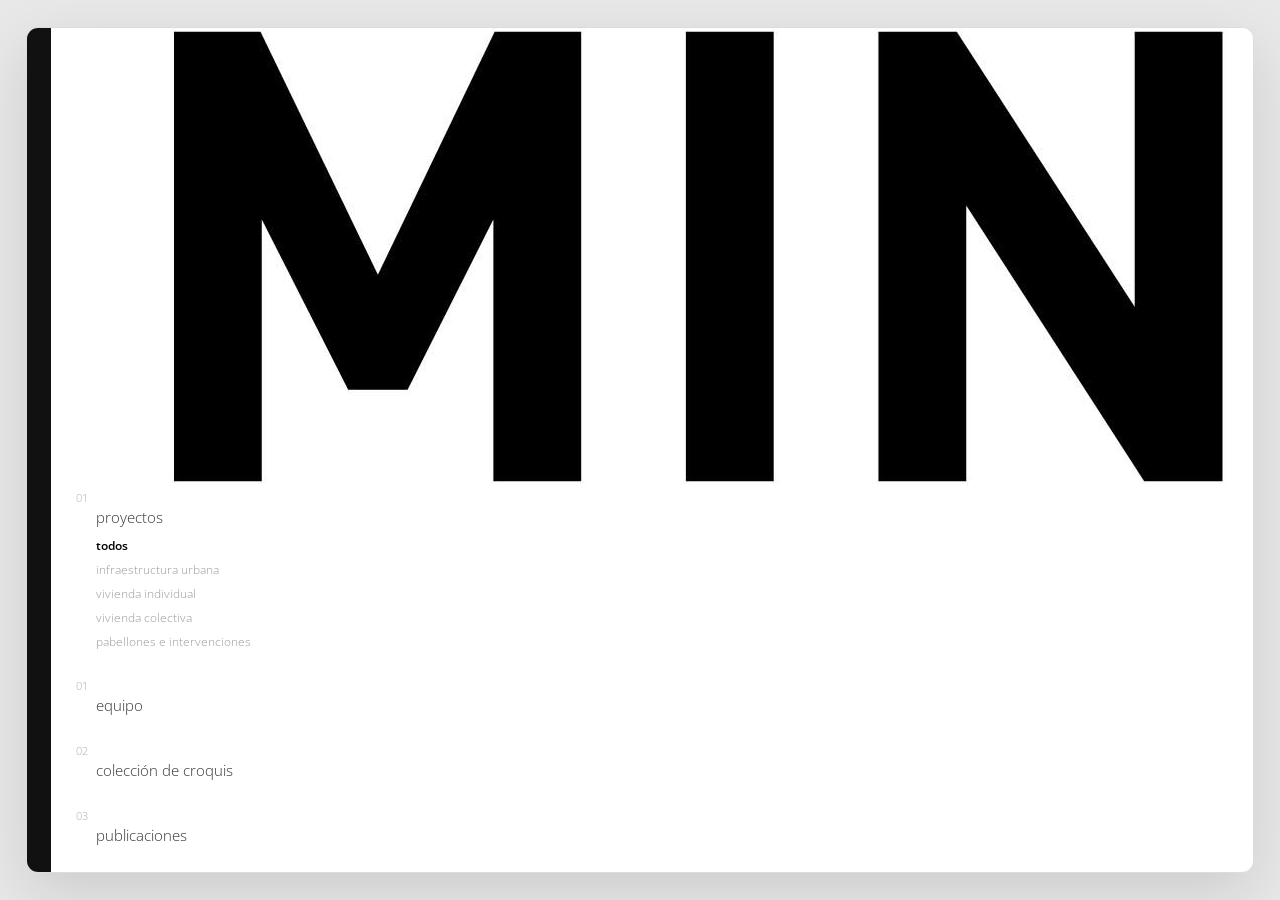
==== proyectos.html @ 7a42c70c "Update proyectos.html" ====
<!DOCTYPE html>
<html lang="es">
<head>
    <meta charset="UTF-8">
    <meta name="viewport" content="width=device-width, initial-scale=1.0">
    <title>MINOND | Proyectos</title>
    
    <link rel="preconnect" href="https://fonts.googleapis.com">
    <link rel="preconnect" href="https://fonts.gstatic.com" crossorigin>
    <link href="https://fonts.googleapis.com/css2?family=Open+Sans:ital,wght@0,300..800;1,300..800&display=swap" rel="stylesheet">
    
   <link rel="stylesheet" href="css/style.css">
</head>
<body>

    <div class="notebook-container">
        
        <main class="sketch-view" id="scrapbook-canvas">
            
            <a href="p-urbana-1.html" class="scrapbook-item item-1" data-category="infraestructura-urbana">
                <img src="img/proyectos/urbana_1.jpg" alt="Obra Urbana">
            </a>

            <a href="p-individual-1.html" class="scrapbook-item item-2" data-category="vivienda-individual">
                <img src="img/proyectos/individual_1.jpg" alt="Vivienda Individual">
            </a>

            <a href="p-colectiva-1.html" class="scrapbook-item item-3" data-category="vivienda-colectiva">
                <img src="img/proyectos/colectiva_1.jpg" alt="Vivienda Colectiva">
            </a>

            <a href="p-pabellon-1.html" class="scrapbook-item item-4" data-category="pabellones-intervenciones">
                <img src="img/proyectos/pabellon_1.jpg" alt="Pabellón">
            </a>

            </main>

        <div class="elastic-band"></div>

       <aside class="sidebar">
    <div class="logo-box">
        <a href="index.html">
            <img src="img/00_generales/logo_MINOND-estudio-2021.jpg" alt="Logo" class="sidebar-logo">
        </a>
    </div>

    <nav class="navigation">
        <ul class="main-links">
            <li class="active-item">
                <a href="proyectos.html">proyectos</a>
                <ul class="sub-menu">
                    <li><a href="#" class="filter-btn active-filter" data-filter="all">todos</a></li>
                    <li><a href="#" class="filter-btn" data-filter="infraestructura-urbana">infraestructura urbana</a></li>
                    <li><a href="#" class="filter-btn" data-filter="vivienda-individual">vivienda individual</a></li>
                    <li><a href="#" class="filter-btn" data-filter="vivienda-colectiva">vivienda colectiva</a></li>
                    <li><a href="#" class="filter-btn" data-filter="pabellones-intervenciones">pabellones e intervenciones</a></li>
                </ul>
            </li>
        </ul>

        <div class="menu-spacer"></div>

        <ul class="secundary-links">
            <li><a href="html/Equipo.html">equipo</a></li>
            <li><a href="html/coleccion.html">colección de croquis</a></li>
            <li><a href="html/publicaciones.html">publicaciones</a></li>
            <li><a href="html/contacto.html">contacto</a></li>
        </ul>
    </nav>
</aside>
    </div>

    <script>
        const canvas = document.getElementById('scrapbook-canvas');
        const buttons = document.querySelectorAll('.filter-btn');
        const items = document.querySelectorAll('.scrapbook-item');

        buttons.forEach(btn => {
            btn.addEventListener('click', (e) => {
                e.preventDefault();
                const filter = btn.getAttribute('data-filter');

                // 1. Estilo del botón activo
                buttons.forEach(b => b.classList.remove('active-filter'));
                btn.classList.add('active-filter');

                // 2. Activar/Desactivar modo centrado
                if (filter === 'all') {
                    canvas.classList.remove('is-filtered');
                } else {
                    canvas.classList.add('is-filtered');
                }

                // 3. Filtrar imágenes
                items.forEach(item => {
                    const cat = item.getAttribute('data-category');
                    if (filter === 'all' || cat === filter) {
                        item.style.display = 'block';
                        setTimeout(() => item.style.opacity = '1', 10);
                    } else {
                        item.style.opacity = '0';
                        setTimeout(() => item.style.display = 'none', 300);
                    }
                });
            });
        });
    </script>
</body>
</html>
---- css/style.css ----
/* ==========================================================
   VARIABLES GLOBALES
   ========================================================== */
:root {
    --color-fondo-pagina:   #e8e8e8;
    --color-blanco:         #ffffff;
    --color-borde:          #dcdcdc;
    --color-banda:          #111111;
    --color-texto:          #333333;
    --color-texto-suave:    #aaaaaa;
    --color-texto-filtro:   #999999;
    --color-texto-activo:   #000000;

    --fuente-principal:     'Open Sans', sans-serif;

    --radio-cuaderno:       12px;
    --ancho-banda:          24px;
    --ancho-sidebar:        220px;

    --transicion-rapida:    0.3s ease;
    --transicion-suave:     0.5s cubic-bezier(0.25, 1, 0.5, 1);
}

/* ==========================================================
   1. RESET Y BASE
   ========================================================== */
*, *::before, *::after {
    margin: 0;
    padding: 0;
    box-sizing: border-box;
}

body {
    background-color: var(--color-fondo-pagina);
    height: 100vh;
    display: flex;
    align-items: center;
    justify-content: center;
    font-family: var(--fuente-principal);
    overflow: hidden;
}

/* ==========================================================
   2. CUADERNO (contenedor principal)
   ========================================================== */
.notebook-container {
    display: flex;
    height: 94vh;
    width: 96vw;
    background-color: var(--color-blanco);
    border-radius: var(--radio-cuaderno);
    border: 1px solid var(--color-borde);
    box-shadow: 0 20px 60px rgba(0, 0, 0, 0.12);
    overflow: hidden;
    position: relative;
}

.elastic-band {
    width: var(--ancho-banda);
    background-color: var(--color-banda);
    z-index: 20;
    flex-shrink: 0;
}

/* ==========================================================
   3. LIENZO IZQUIERDO
   ========================================================== */
.sketch-view {
    flex: 1;
    background-color: var(--color-blanco);
    position: relative;
    overflow: hidden;
}

/* ----------------------------------------------------------
   Logo del HOME (.logo-zona-roja es una <img> posicionada)
   ---------------------------------------------------------- */
.logo-zona-roja {
    position: absolute;
    bottom: 25%;
    left: 4%;
    width: clamp(180px, 28%, 380px);
    height: auto;
    z-index: 10;
    pointer-events: none;
}

/* ----------------------------------------------------------
   Imágenes sueltas del HOME (.cuadro-azul + .cuadro-N)
   ---------------------------------------------------------- */
.cuadro-azul {
    position: absolute;
    width: 18%;
    height: auto;
    object-fit: cover;
    z-index: 5;
}

.cuadro-1 { top:  5%; left:  4%; }
.cuadro-2 { top: 28%; left: 38%; }
.cuadro-3 { top: 12%; right:  8%; }
.cuadro-4 { bottom: 14%; right:  6%; }

/* ----------------------------------------------------------
   Imágenes sueltas de PROYECTOS (.scrapbook-item + .item-N)
   ---------------------------------------------------------- */
.scrapbook-item {
    position: absolute;
    display: block;
    overflow: hidden;
    transition:
        opacity var(--transicion-suave),
        transform var(--transicion-suave);
    opacity: 1;
}

.scrapbook-item img {
    width: 100%;
    height: 100%;
    object-fit: cover;
    display: block;
}

.item-1 { width: 18%; top:  5%; left:  4%; }
.item-2 { width: 20%; top: 28%; left: 38%; }
.item-3 { width: 19%; top: 12%; right:  8%; }
.item-4 { width: 19%; bottom: 14%; right:  6%; }

/* ==========================================================
   4. MODO FILTRADO (solo en proyectos.html)
   ========================================================== */
.sketch-view.is-filtered {
    display: flex;
    align-items: flex-start;
    justify-content: center;
    flex-wrap: wrap;
    gap: 32px;
    padding: 48px;
    overflow-y: auto;
}

.sketch-view.is-filtered .scrapbook-item {
    position: relative;
    top: auto;
    left: auto;
    right: auto;
    bottom: auto;
    transform: none;
    width: clamp(200px, 28%, 320px);
}

/* ==========================================================
   5. SIDEBAR
   ========================================================== */
/* Reservamos un espacio fijo para el logo en TODAS las páginas */
.logo-container {
    display: block;
    width: 100%;
    padding: 0 25px;
    height: 120px; /* <--- AJUSTA ESTE VALOR: Es el espacio vertical total que ocupa el logo + margen */
    display: flex;
    align-items: center; /* Centra el logo verticalmente en ese espacio */
    margin-bottom: 30px; /* Espacio extra debajo del bloque del logo */
}

/* Si en una página no querés logo, el contenedor sigue ahí pero vacío, 
   manteniendo el menú en su lugar */
.logo-container:empty {
    display: none; /* Opcional: si realmente no hay logo, que colapse */
}

/* Forzamos que la navegación no tenga márgenes superiores extra */
.navigation {
    flex: 1;
    display: flex;
    flex-direction: column;
    padding: 0;
}

/* ==========================================================
   6. NAVEGACIÓN
   El home usa dos <ul> separados por un .menu-spacer.
   proyectos.html usa un solo <ul> con submenú anidado.
   Ambos comparten los estilos base de links.
   ========================================================== */
.navigation {
    flex: 1;
    display: flex;
    flex-direction: column;
    padding: 0 25px;
}

.navigation ul {
    list-style: none;
    counter-reset: menu-index;
}

.navigation li {
    counter-increment: menu-index;
    margin-bottom: 28px;
}

.navigation a {
    text-decoration: none;
    color: var(--color-texto);
    font-size: 15px;
    font-weight: 300;
    text-transform: lowercase;
    display: block;
    position: relative;
    margin-left: 20px;
}

/* Número de índice */
.navigation a::before {
    content: "0" counter(menu-index);
    font-size: 11px;
    color: var(--color-texto-suave);
    display: block;
    margin-left: -20px;
    margin-bottom: 2px;
}

/* Punto indicador */
.navigation a::after {
    content: "•";
    position: absolute;
    right: -5px;
    top: 15px;
    font-size: 16px;
    color: var(--color-texto-activo);
    opacity: 0;
    transition: opacity var(--transicion-rapida);
}

.destacado-fijo > a::after,
.active-item > a::after,
.navigation a:hover::after {
    opacity: 1;
}

/* Spacer entre bloques de links del home */
.menu-spacer {
    flex: 1;
}

/* ==========================================================
   7. SUBMENÚ DE FILTROS (solo en proyectos.html)
   ========================================================== */
.sub-menu {
    list-style: none;
    padding-left: 0;
    margin-top: 10px;
    counter-reset: menu-index;
}

.sub-menu li {
    counter-increment: none;
    margin-bottom: 0;
}

.sub-menu a::before,
.sub-menu a::after {
    display: none;
}

.sub-menu a {
    font-size: 12px;
    color: var(--color-texto-filtro);
    margin-left: 20px;
    margin-bottom: 7px;
    font-weight: 300;
    transition: color var(--transicion-rapida);
}

.sub-menu a:hover {
    color: var(--color-texto);
}

.sub-menu a.active-filter {
    color: var(--color-texto-activo);
    font-weight: 600;
}
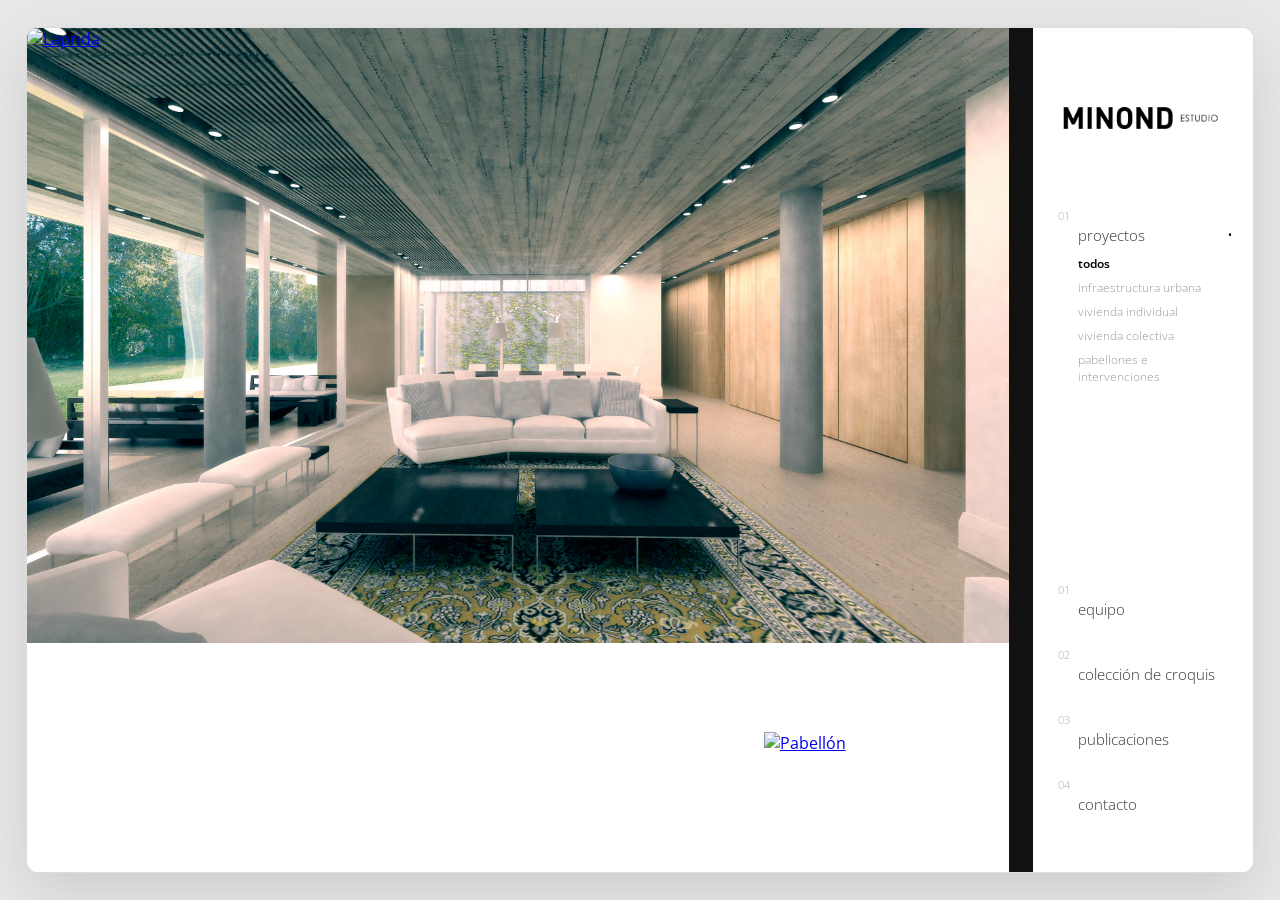
==== commit fcfdea8d: "Update proyectos.html" ====
--- a/proyectos.html
+++ b/proyectos.html
@@ -21,8 +21,8 @@
                 <img src="img/proyectos/urbana_1.jpg" alt="Obra Urbana">
             </a>
 
-            <a href="p-individual-1.html" class="scrapbook-item item-2" data-category="vivienda-individual">
-                <img src="img/proyectos/individual_1.jpg" alt="Vivienda Individual">
+            <a href="CasaLaprida.html" class="scrapbook-item item-2" data-category="vivienda-individual">
+                <img src="img/01_proyectos/02_vivienda individual/01_Casa Laprida/Enscape_2023-05-22-18-33-22_Enscape scene 1.jpg" alt="Laprida">
             </a>
 
             <a href="p-colectiva-1.html" class="scrapbook-item item-3" data-category="vivienda-colectiva">
@@ -32,7 +32,15 @@
             <a href="p-pabellon-1.html" class="scrapbook-item item-4" data-category="pabellones-intervenciones">
                 <img src="img/proyectos/pabellon_1.jpg" alt="Pabellón">
             </a>
-
+            
+<a href="CasaTortugasII.html" class="scrapbook-item item-5" data-category="vivienda-individual">
+                <img src="img/01_proyectos/02_vivienda individual/03_Casa Tortugas II/Tortugas A 01.jpg" alt="Laprida">
+            </a>
+            
+            <a href="CasaMontoya.html" class="scrapbook-item item-6" data-category="vivienda-individual">
+                <img src="img/01_proyectos/02_vivienda individual/04_Montoya" alt="Laprida">
+            </a>
+            
             </main>
 
         <div class="elastic-band"></div>
@@ -40,7 +48,7 @@
        <aside class="sidebar">
     <div class="logo-box">
         <a href="index.html">
-            <img src="img/00_generales/logo_MINOND-estudio-2021.jpg" alt="Logo" class="sidebar-logo">
+            <img src="img/00_generales/01_logo/logo_MINOND-estudio-2021.jpg" alt="Logo" class="sidebar-logo">
         </a>
     </div>
 
--- a/css/style.css
+++ b/css/style.css
@@ -63,13 +63,14 @@
 }
 
 /* ==========================================================
-   3. LIENZO IZQUIERDO
+   3. LIENZO IZQUIERDO (Sketch View)
    ========================================================== */
 .sketch-view {
     flex: 1;
+    min-width: 0;
     background-color: var(--color-blanco);
     position: relative;
-    overflow: hidden;
+    overflow: hidden; /* Mantiene el desorden dentro de los límites del cuaderno */
 }
 
 /* ----------------------------------------------------------
@@ -79,27 +80,44 @@
     position: absolute;
     bottom: 25%;
     left: 4%;
-    width: clamp(180px, 28%, 380px);
+    width: clamp(250px, 28%, 380px);
     height: auto;
     z-index: 10;
     pointer-events: none;
 }
 
-/* ----------------------------------------------------------
-   Imágenes sueltas del HOME (.cuadro-azul + .cuadro-N)
-   ---------------------------------------------------------- */
-.cuadro-azul {
-    position: absolute;
-    width: 18%;
-    height: auto;
+.scrapbook-item {
+    position: absolute;      /* Fundamental para la posición libre */
+    display: block;
+    cursor: grab;        
+    transition: transform 0.2s ease, box-shadow 0.2s ease;
+    z-index: 5;
+    user-select: none;
+    touch-action: none;
+}
+
+/* Efecto al hacer clic y arrastrar */
+.scrapbook-item:active {
+    cursor: grabbing;
+    z-index: 100;            /* Trae la imagen al frente al moverla */
+    transform: scale(1.1);  /* Un sutil "levante" al interactuar */
+    box-shadow: 0 10px 20px rgba(0,0,0,0.1);
+}
+
+/* Estilo de la imagen interna */
+.scrapbook-item img {
+    width: 150%;
+    height: 150%;
     object-fit: cover;
-    z-index: 5;
-}
-
-.cuadro-1 { top:  5%; left:  4%; }
-.cuadro-2 { top: 28%; left: 38%; }
-.cuadro-3 { top: 12%; right:  8%; }
-.cuadro-4 { bottom: 14%; right:  6%; }
+    display: block;
+    pointer-events: none;   
+}
+
+/* Posiciones de la "Constelación" (ejemplos iniciales) */
+.item-1 { width: 40%; top: 5%; left: 4%;}
+.item-2 { width: 40%; top: 28%; left: 38%;}
+.item-3 { width: 45%; top: 12%; right: 8%; }
+.item-4 { width: 45%; bottom: 14%; right: 6%;}
 
 /* ----------------------------------------------------------
    Imágenes sueltas de PROYECTOS (.scrapbook-item + .item-N)
@@ -146,48 +164,46 @@
     right: auto;
     bottom: auto;
     transform: none;
-    width: clamp(200px, 28%, 320px);
-}
-
-/* ==========================================================
-   5. SIDEBAR
-   ========================================================== */
-/* Reservamos un espacio fijo para el logo en TODAS las páginas */
-.logo-container {
-    display: block;
+}
+
+/* ==========================================================
+   5. SIDEBAR Y LOGO
+   ========================================================== */
+.sidebar {
+    width: var(--ancho-sidebar);
+    flex-shrink: 0; /* Seguro Flexbox: el sidebar nunca se achica */
+    background-color: var(--color-blanco);
+    padding: 30px 0;
+    display: flex;
+    flex-direction: column;
+    height: 100%;
+}
+
+/* Espacio fijo para el logo en TODAS las páginas */
+.logo-box {
     width: 100%;
     padding: 0 25px;
-    height: 120px; /* <--- AJUSTA ESTE VALOR: Es el espacio vertical total que ocupa el logo + margen */
-    display: flex;
-    align-items: center; /* Centra el logo verticalmente en ese espacio */
-    margin-bottom: 30px; /* Espacio extra debajo del bloque del logo */
-}
-
-/* Si en una página no querés logo, el contenedor sigue ahí pero vacío, 
-   manteniendo el menú en su lugar */
-.logo-container:empty {
-    display: none; /* Opcional: si realmente no hay logo, que colapse */
-}
-
-/* Forzamos que la navegación no tenga márgenes superiores extra */
+    height: 120px; 
+    display: flex;
+    align-items: center;
+    margin-bottom: 30px;
+    overflow: hidden; /* Evita que una imagen gigante rompa el layout */
+}
+
+.sidebar-logo {
+    max-width: 100%; /* El logo se adapta al ancho de su caja */
+    height: auto;
+    display: block;
+}
+
+/* ==========================================================
+   6. NAVEGACIÓN
+   ========================================================== */
 .navigation {
     flex: 1;
     display: flex;
     flex-direction: column;
-    padding: 0;
-}
-
-/* ==========================================================
-   6. NAVEGACIÓN
-   El home usa dos <ul> separados por un .menu-spacer.
-   proyectos.html usa un solo <ul> con submenú anidado.
-   Ambos comparten los estilos base de links.
-   ========================================================== */
-.navigation {
-    flex: 1;
-    display: flex;
-    flex-direction: column;
-    padding: 0 25px;
+    padding: 0 25px; /* Padding unificado aquí */
 }
 
 .navigation ul {
@@ -239,7 +255,7 @@
     opacity: 1;
 }
 
-/* Spacer entre bloques de links del home */
+/* Spacer entre bloques de links */
 .menu-spacer {
     flex: 1;
 }
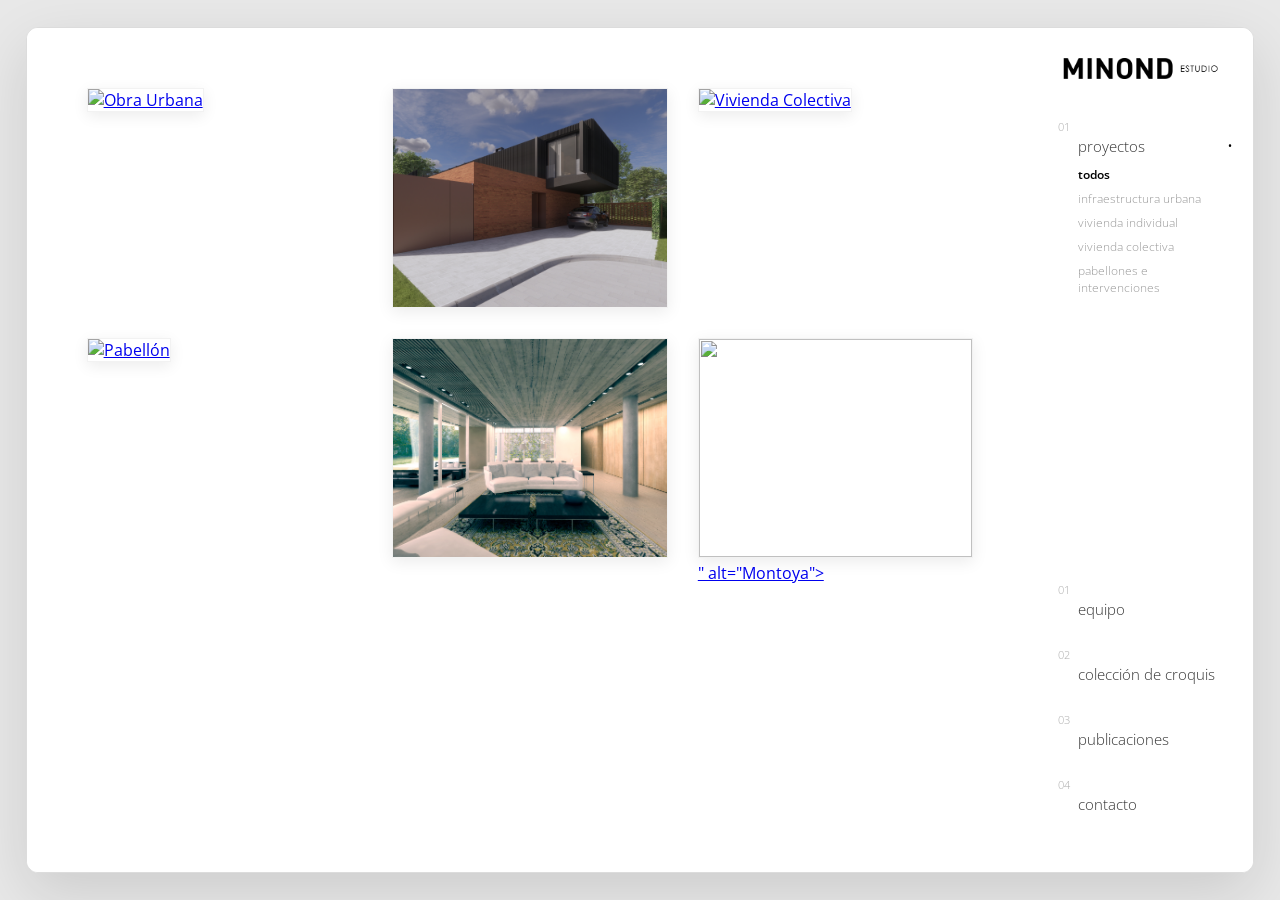
==== commit bfdfb2e7: "Update proyectos.html" ====
--- a/proyectos.html
+++ b/proyectos.html
@@ -15,7 +15,7 @@
 
     <div class="notebook-container">
         
-        <main class="sketch-view" id="scrapbook-canvas">
+        <main class="sketch-view projects-page" id="scrapbook-canvas">
             
             <a href="p-urbana-1.html" class="scrapbook-item item-1" data-category="infraestructura-urbana">
                 <img src="img/proyectos/urbana_1.jpg" alt="Obra Urbana">
@@ -38,7 +38,7 @@
             </a>
             
             <a href="CasaMontoya.html" class="scrapbook-item item-6" data-category="vivienda-individual">
-                <img src="img/01_proyectos/02_vivienda individual/04_Montoya" alt="Laprida">
+                <img src="<img src="img/01_proyectos/02_vivienda individual/04_Montoya/mg_minond_klotz_montoya_20240907_128.jpg">" alt="Montoya">
             </a>
             
             </main>
--- a/css/style.css
+++ b/css/style.css
@@ -41,7 +41,12 @@
 }
 
 /* ==========================================================
-   2. CUADERNO (contenedor principal)
+   1. VARIABLES Y RESET (Mantener lo que tenías)
+   ========================================================== */
+/* ... (Tus variables globales y reset *) ... */
+
+/* ==========================================================
+   2. CUADERNO Y SIDEBAR (Estructura general)
    ========================================================== */
 .notebook-container {
     display: flex;
@@ -55,123 +60,98 @@
     position: relative;
 }
 
-.elastic-band {
-    width: var(--ancho-banda);
-    background-color: var(--color-banda);
-    z-index: 20;
-    flex-shrink: 0;
-}
-
-/* ==========================================================
-   3. LIENZO IZQUIERDO (Sketch View)
-   ========================================================== */
 .sketch-view {
     flex: 1;
     min-width: 0;
     background-color: var(--color-blanco);
     position: relative;
-    overflow: hidden; /* Mantiene el desorden dentro de los límites del cuaderno */
-}
-
-/* ----------------------------------------------------------
-   Logo del HOME (.logo-zona-roja es una <img> posicionada)
-   ---------------------------------------------------------- */
-.logo-zona-roja {
+}
+
+/* ==========================================================
+   3. HOME: CONSTELACIÓN (Posicionamiento absoluto)
+   ========================================================== */
+.home-page .scrapbook-item {
     position: absolute;
-    bottom: 25%;
-    left: 4%;
-    width: clamp(250px, 28%, 380px);
-    height: auto;
-    z-index: 10;
-    pointer-events: none;
-}
-
-.scrapbook-item {
-    position: absolute;      /* Fundamental para la posición libre */
-    display: block;
-    cursor: grab;        
-    transition: transform 0.2s ease, box-shadow 0.2s ease;
-    z-index: 5;
-    user-select: none;
-    touch-action: none;
-}
-
-/* Efecto al hacer clic y arrastrar */
-.scrapbook-item:active {
-    cursor: grabbing;
-    z-index: 100;            /* Trae la imagen al frente al moverla */
-    transform: scale(1.1);  /* Un sutil "levante" al interactuar */
-    box-shadow: 0 10px 20px rgba(0,0,0,0.1);
-}
-
-/* Estilo de la imagen interna */
-.scrapbook-item img {
-    width: 150%;
-    height: 150%;
-    object-fit: cover;
-    display: block;
-    pointer-events: none;   
-}
-
-/* Posiciones de la "Constelación" (ejemplos iniciales) */
-.item-1 { width: 40%; top: 5%; left: 4%;}
-.item-2 { width: 40%; top: 28%; left: 38%;}
-.item-3 { width: 45%; top: 12%; right: 8%; }
-.item-4 { width: 45%; bottom: 14%; right: 6%;}
-
-/* ----------------------------------------------------------
-   Imágenes sueltas de PROYECTOS (.scrapbook-item + .item-N)
-   ---------------------------------------------------------- */
-.scrapbook-item {
-    position: absolute;
     display: block;
     overflow: hidden;
-    transition:
-        opacity var(--transicion-suave),
-        transform var(--transicion-suave);
-    opacity: 1;
-}
-
-.scrapbook-item img {
+    transition: transform var(--transicion-rapida), box-shadow var(--transicion-rapida);
+}
+
+.home-page .scrapbook-item img {
     width: 100%;
     height: 100%;
     object-fit: cover;
-    display: block;
-}
-
-.item-1 { width: 18%; top:  5%; left:  4%; }
-.item-2 { width: 20%; top: 28%; left: 38%; }
-.item-3 { width: 19%; top: 12%; right:  8%; }
-.item-4 { width: 19%; bottom: 14%; right:  6%; }
-
-/* ==========================================================
-   4. MODO FILTRADO (solo en proyectos.html)
-   ========================================================== */
-.sketch-view.is-filtered {
-    display: flex;
-    align-items: flex-start;
-    justify-content: center;
+    pointer-events: none;
+}
+
+/* Posiciones fijas Home */
+.home-page .item-1 { width: 28%; top: 5%; left: 3%; transform: rotate(-1.5deg); }
+.home-page .item-2 { width: 24%; top: 18%; left: 30%; transform: rotate(1deg); }
+.home-page .item-3 { width: 26%; top: 6%; right: 5%; transform: rotate(2deg); }
+.home-page .item-4 { width: 22%; bottom: 10%; left: 8%; transform: rotate(-1deg); }
+.home-page .item-5 { width: 25%; bottom: 8%; left: 35%; transform: rotate(1.5deg); }
+.home-page .item-6 { width: 23%; bottom: 12%; right: 4%; transform: rotate(-2deg); }
+
+.home-page .scrapbook-item:hover {
+    z-index: 50;
+    transform: scale(1.03) rotate(0deg) !important;
+    box-shadow: 0 12px 32px rgba(0, 0, 0, 0.18);
+}
+
+/* ==========================================================
+   4. PROYECTOS: GRILLA ORTOGONAL (Scrapbook técnico)
+   ========================================================== */
+.projects-page {
+    display: grid !important;
+    grid-template-columns: repeat(auto-fill, minmax(220px, 1fr));
+    grid-auto-rows: 220px;
+    grid-auto-flow: dense;
+    gap: 30px;
+    padding: 60px;
+    overflow-y: auto;
+}
+
+.projects-page .scrapbook-item {
+    position: relative !important;
+    width: 100% !important;
+    height: 100% !important;
+    transform: none !important;
+    cursor: pointer;
+    transition: transform 0.3s ease;
+}
+
+.projects-page .scrapbook-item img {
+    width: 100%;
+    height: 100%;
+    object-fit: cover;
+    border: 1px solid rgba(0,0,0,0.05);
+    box-shadow: 0 4px 15px rgba(0,0,0,0.08);
+}
+
+.projects-page .scrapbook-item:hover {
+    transform: scale(1.03);
+    z-index: 10;
+}
+
+/* ==========================================================
+   5. FILTRADO (Modo especial para Proyectos)
+   ========================================================== */
+.projects-page.is-filtered {
+    display: flex !important;
     flex-wrap: wrap;
-    gap: 32px;
-    padding: 48px;
-    overflow-y: auto;
-}
-
-.sketch-view.is-filtered .scrapbook-item {
-    position: relative;
-    top: auto;
-    left: auto;
-    right: auto;
-    bottom: auto;
-    transform: none;
-}
-
-/* ==========================================================
-   5. SIDEBAR Y LOGO
+    justify-content: flex-start;
+}
+
+.projects-page.is-filtered .scrapbook-item {
+    width: 250px !important;
+    flex-grow: 0;
+}
+/* ==========================================================
+   6. SIDEBAR
    ========================================================== */
 .sidebar {
     width: var(--ancho-sidebar);
-    flex-shrink: 0; /* Seguro Flexbox: el sidebar nunca se achica */
+    flex-shrink: 0;
     background-color: var(--color-blanco);
     padding: 30px 0;
     display: flex;
@@ -179,31 +159,36 @@
     height: 100%;
 }
 
-/* Espacio fijo para el logo en TODAS las páginas */
 .logo-box {
     width: 100%;
     padding: 0 25px;
-    height: 120px; 
-    display: flex;
-    align-items: center;
-    margin-bottom: 30px;
-    overflow: hidden; /* Evita que una imagen gigante rompa el layout */
+    margin-bottom: 40px;
+}
+
+.logo-box a {
+    display: block;
 }
 
 .sidebar-logo {
-    max-width: 100%; /* El logo se adapta al ancho de su caja */
+    width: 100%;
     height: auto;
     display: block;
-}
-
-/* ==========================================================
-   6. NAVEGACIÓN
+    filter: grayscale(100%);
+    transition: filter var(--transicion-rapida);
+}
+
+.sidebar-logo:hover {
+    filter: grayscale(0%);
+}
+
+/* ==========================================================
+   7. NAVEGACIÓN
    ========================================================== */
 .navigation {
     flex: 1;
     display: flex;
     flex-direction: column;
-    padding: 0 25px; /* Padding unificado aquí */
+    padding: 0 25px;
 }
 
 .navigation ul {
@@ -255,13 +240,12 @@
     opacity: 1;
 }
 
-/* Spacer entre bloques de links */
 .menu-spacer {
     flex: 1;
 }
 
 /* ==========================================================
-   7. SUBMENÚ DE FILTROS (solo en proyectos.html)
+   8. SUBMENÚ DE FILTROS
    ========================================================== */
 .sub-menu {
     list-style: none;
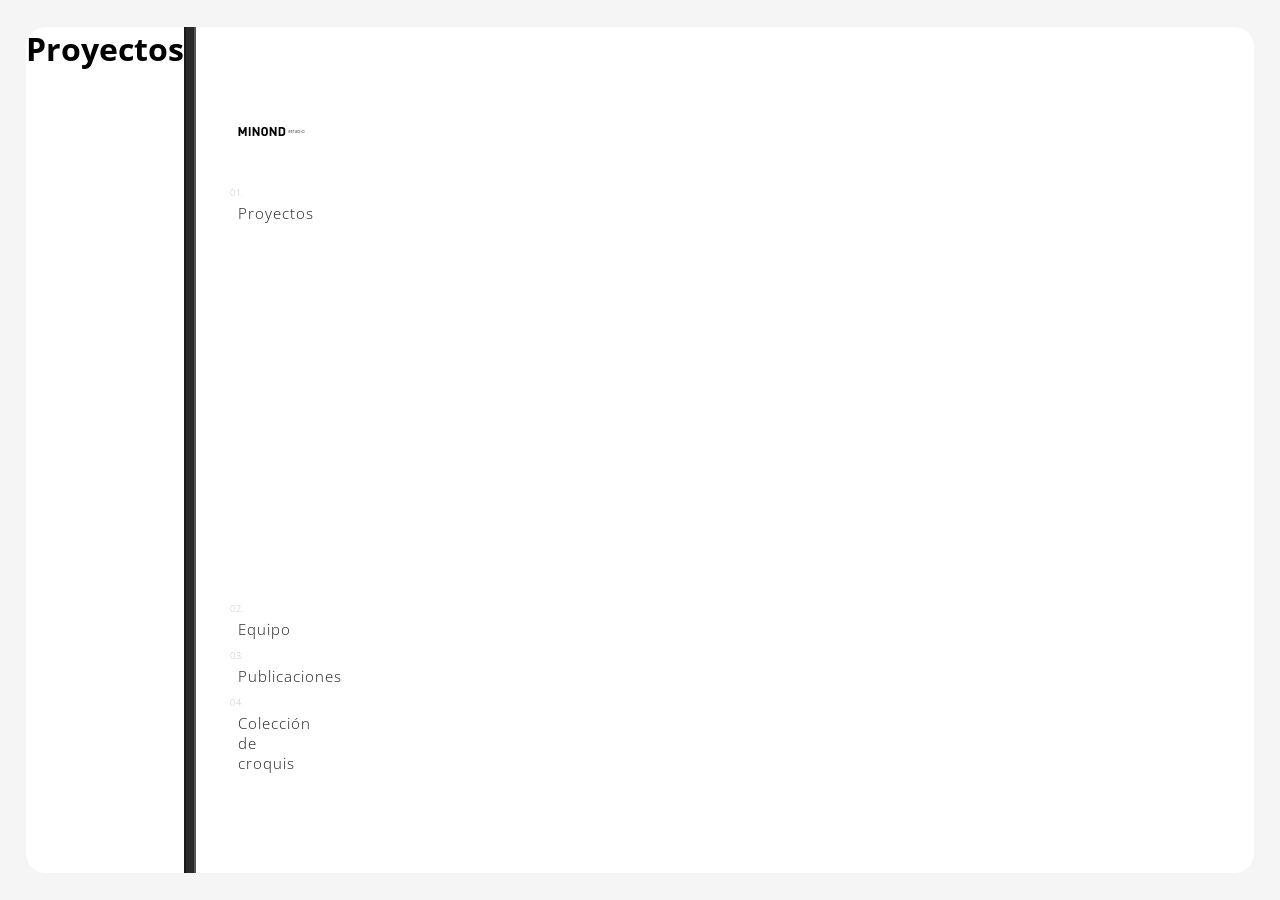
==== commit f4c274a6: "Update proyectos.html" ====
--- a/proyectos.html
+++ b/proyectos.html
@@ -1,117 +1,69 @@
 <!DOCTYPE html>
 <html lang="es">
 <head>
-    <meta charset="UTF-8">
-    <meta name="viewport" content="width=device-width, initial-scale=1.0">
-    <title>MINOND | Proyectos</title>
-    
-    <link rel="preconnect" href="https://fonts.googleapis.com">
-    <link rel="preconnect" href="https://fonts.gstatic.com" crossorigin>
-    <link href="https://fonts.googleapis.com/css2?family=Open+Sans:ital,wght@0,300..800;1,300..800&display=swap" rel="stylesheet">
-    
-   <link rel="stylesheet" href="css/style.css">
+  <meta charset="UTF-8">
+  <meta name="viewport" content="width=device-width, initial-scale=1.0">
+  <title>MINOND | Proyectos </title>
+
+  <link rel="preconnect" href="https://fonts.googleapis.com">
+  <link href="https://fonts.googleapis.com/css2?family=Open+Sans:wght@300;400;500&display=swap" rel="stylesheet">
+
+  <link rel="stylesheet" href="css/style.css">
 </head>
+
 <body>
 
-    <div class="notebook-container">
-        
-        <main class="sketch-view projects-page" id="scrapbook-canvas">
-            
-            <a href="p-urbana-1.html" class="scrapbook-item item-1" data-category="infraestructura-urbana">
-                <img src="img/proyectos/urbana_1.jpg" alt="Obra Urbana">
-            </a>
+<div class="notebook-container">
 
-            <a href="CasaLaprida.html" class="scrapbook-item item-2" data-category="vivienda-individual">
-                <img src="img/01_proyectos/02_vivienda individual/01_Casa Laprida/Enscape_2023-05-22-18-33-22_Enscape scene 1.jpg" alt="Laprida">
-            </a>
+  <div class="left-header">
+  <h1>Proyectos</h1>
+</div>
 
-            <a href="p-colectiva-1.html" class="scrapbook-item item-3" data-category="vivienda-colectiva">
-                <img src="img/proyectos/colectiva_1.jpg" alt="Vivienda Colectiva">
-            </a>
+ <main class="projects-view">
 
-            <a href="p-pabellon-1.html" class="scrapbook-item item-4" data-category="pabellones-intervenciones">
-                <img src="img/proyectos/pabellon_1.jpg" alt="Pabellón">
-            </a>
-            
-<a href="CasaTortugasII.html" class="scrapbook-item item-5" data-category="vivienda-individual">
-                <img src="img/01_proyectos/02_vivienda individual/03_Casa Tortugas II/Tortugas A 01.jpg" alt="Laprida">
-            </a>
-            
-            <a href="CasaMontoya.html" class="scrapbook-item item-6" data-category="vivienda-individual">
-                <img src="<img src="img/01_proyectos/02_vivienda individual/04_Montoya/mg_minond_klotz_montoya_20240907_128.jpg">" alt="Montoya">
-            </a>
-            
-            </main>
+  </main>
 
-        <div class="elastic-band"></div>
+  <div class="band"></div>
 
-       <aside class="sidebar">
-    <div class="logo-box">
-        <a href="index.html">
-            <img src="img/00_generales/01_logo/logo_MINOND-estudio-2021.jpg" alt="Logo" class="sidebar-logo">
-        </a>
+ <aside class="sidebar">
+
+  <!-- LOGO -->
+  <img src="img/00_generales/01_logo/logo_MINOND-estudio-2021.jpg" class="logo-small">
+
+  <!-- NAV -->
+  <nav>
+
+    <!-- ARRIBA -->
+    <div class="menu-top">
+      <div class="menu-block destacado">
+        <span class="numero">01.</span>
+        <a href="#" class="texto">Proyectos</a>
+      </div>
     </div>
 
-    <nav class="navigation">
-        <ul class="main-links">
-            <li class="active-item">
-                <a href="proyectos.html">proyectos</a>
-                <ul class="sub-menu">
-                    <li><a href="#" class="filter-btn active-filter" data-filter="all">todos</a></li>
-                    <li><a href="#" class="filter-btn" data-filter="infraestructura-urbana">infraestructura urbana</a></li>
-                    <li><a href="#" class="filter-btn" data-filter="vivienda-individual">vivienda individual</a></li>
-                    <li><a href="#" class="filter-btn" data-filter="vivienda-colectiva">vivienda colectiva</a></li>
-                    <li><a href="#" class="filter-btn" data-filter="pabellones-intervenciones">pabellones e intervenciones</a></li>
-                </ul>
-            </li>
-        </ul>
+    <!-- ABAJO -->
+    <div class="menu-bottom">
+      <div class="menu-block">
+        <span class="numero">02.</span>
+        <a href="#" class="texto">Equipo</a>
+      </div>
 
-        <div class="menu-spacer"></div>
+      <div class="menu-block">
+        <span class="numero">03.</span>
+        <a href="#" class="texto">Publicaciones</a>
+      </div>
 
-        <ul class="secundary-links">
-            <li><a href="html/Equipo.html">equipo</a></li>
-            <li><a href="html/coleccion.html">colección de croquis</a></li>
-            <li><a href="html/publicaciones.html">publicaciones</a></li>
-            <li><a href="html/contacto.html">contacto</a></li>
-        </ul>
-    </nav>
-</aside>
+      <div class="menu-block">
+        <span class="numero">04.</span>
+        <a href="#" class="texto">Colección de croquis</a>
+      </div>
     </div>
 
-    <script>
-        const canvas = document.getElementById('scrapbook-canvas');
-        const buttons = document.querySelectorAll('.filter-btn');
-        const items = document.querySelectorAll('.scrapbook-item');
+  </nav>
 
-        buttons.forEach(btn => {
-            btn.addEventListener('click', (e) => {
-                e.preventDefault();
-                const filter = btn.getAttribute('data-filter');
+</aside>
 
-                // 1. Estilo del botón activo
-                buttons.forEach(b => b.classList.remove('active-filter'));
-                btn.classList.add('active-filter');
+</div>
 
-                // 2. Activar/Desactivar modo centrado
-                if (filter === 'all') {
-                    canvas.classList.remove('is-filtered');
-                } else {
-                    canvas.classList.add('is-filtered');
-                }
-
-                // 3. Filtrar imágenes
-                items.forEach(item => {
-                    const cat = item.getAttribute('data-category');
-                    if (filter === 'all' || cat === filter) {
-                        item.style.display = 'block';
-                        setTimeout(() => item.style.opacity = '1', 10);
-                    } else {
-                        item.style.opacity = '0';
-                        setTimeout(() => item.style.display = 'none', 300);
-                    }
-                });
-            });
-        });
-    </script>
 </body>
 </html>
--- a/css/style.css
+++ b/css/style.css
@@ -1,283 +1,161 @@
-/* ==========================================================
-   VARIABLES GLOBALES
-   ========================================================== */
-:root {
-    --color-fondo-pagina:   #e8e8e8;
-    --color-blanco:         #ffffff;
-    --color-borde:          #dcdcdc;
-    --color-banda:          #111111;
-    --color-texto:          #333333;
-    --color-texto-suave:    #aaaaaa;
-    --color-texto-filtro:   #999999;
-    --color-texto-activo:   #000000;
-
-    --fuente-principal:     'Open Sans', sans-serif;
-
-    --radio-cuaderno:       12px;
-    --ancho-banda:          24px;
-    --ancho-sidebar:        220px;
-
-    --transicion-rapida:    0.3s ease;
-    --transicion-suave:     0.5s cubic-bezier(0.25, 1, 0.5, 1);
+/* RESET */
+* {
+  margin: 0;
+  padding: 0;
+  box-sizing: border-box;
 }
 
-/* ==========================================================
-   1. RESET Y BASE
-   ========================================================== */
-*, *::before, *::after {
-    margin: 0;
-    padding: 0;
-    box-sizing: border-box;
+/* BODY */
+body {
+  background: #f5f5f5;
+  height: 100vh;
+  display: flex;
+  align-items: center;
+  justify-content: center;
+  font-family: 'Open Sans', sans-serif;
 }
 
-body {
-    background-color: var(--color-fondo-pagina);
-    height: 100vh;
-    display: flex;
-    align-items: center;
-    justify-content: center;
-    font-family: var(--fuente-principal);
-    overflow: hidden;
+/* CONTENEDOR GENERAL */
+.notebook-container {
+  width: 96vw;
+  height: 94vh;
+  display: flex;
+  background: #ffffff;
+  border-radius: 20px;
+  overflow: hidden;
 }
 
-/* ==========================================================
-   1. VARIABLES Y RESET (Mantener lo que tenías)
-   ========================================================== */
-/* ... (Tus variables globales y reset *) ... */
-
-/* ==========================================================
-   2. CUADERNO Y SIDEBAR (Estructura general)
-   ========================================================== */
-.notebook-container {
-    display: flex;
-    height: 94vh;
-    width: 96vw;
-    background-color: var(--color-blanco);
-    border-radius: var(--radio-cuaderno);
-    border: 1px solid var(--color-borde);
-    box-shadow: 0 20px 60px rgba(0, 0, 0, 0.12);
-    overflow: hidden;
-    position: relative;
+/* LOGO */
+.logo-section {
+  width: 20%;
+  padding: 40px;
 }
 
-.sketch-view {
-    flex: 1;
-    min-width: 0;
-    background-color: var(--color-blanco);
-    position: relative;
+.logo {
+  width: 400px;
+  opacity: 1;
+   top: 20%;
 }
 
-/* ==========================================================
-   3. HOME: CONSTELACIÓN (Posicionamiento absoluto)
-   ========================================================== */
-.home-page .scrapbook-item {
-    position: absolute;
-    display: block;
-    overflow: hidden;
-    transition: transform var(--transicion-rapida), box-shadow var(--transicion-rapida);
+/* HOJA CENTRAL */
+.sketch-view {
+  width: 67.5%;
+  position: relative;
+  overflow: visible;
+  padding: 80px
 }
 
-.home-page .scrapbook-item img {
-    width: 100%;
-    height: 100%;
-    object-fit: cover;
-    pointer-events: none;
+/* IMÁGENES BASE */
+.item {
+  position: absolute;
 }
 
-/* Posiciones fijas Home */
-.home-page .item-1 { width: 28%; top: 5%; left: 3%; transform: rotate(-1.5deg); }
-.home-page .item-2 { width: 24%; top: 18%; left: 30%; transform: rotate(1deg); }
-.home-page .item-3 { width: 26%; top: 6%; right: 5%; transform: rotate(2deg); }
-.home-page .item-4 { width: 22%; bottom: 10%; left: 8%; transform: rotate(-1deg); }
-.home-page .item-5 { width: 25%; bottom: 8%; left: 35%; transform: rotate(1.5deg); }
-.home-page .item-6 { width: 23%; bottom: 12%; right: 4%; transform: rotate(-2deg); }
-
-.home-page .scrapbook-item:hover {
-    z-index: 50;
-    transform: scale(1.03) rotate(0deg) !important;
-    box-shadow: 0 12px 32px rgba(0, 0, 0, 0.18);
+.item img {
+  width: 100%;
+  height: auto;
+  object-fit: contain;
 }
 
-/* ==========================================================
-   4. PROYECTOS: GRILLA ORTOGONAL (Scrapbook técnico)
-   ========================================================== */
-.projects-page {
-    display: grid !important;
-    grid-template-columns: repeat(auto-fill, minmax(220px, 1fr));
-    grid-auto-rows: 220px;
-    grid-auto-flow: dense;
-    gap: 30px;
-    padding: 60px;
-    overflow-y: auto;
+
+/* abajo izquierda */
+.item-1 {
+  width: 28%;
+  top: 70%;
+  left: 16%;
 }
 
-.projects-page .scrapbook-item {
-    position: relative !important;
-    width: 100% !important;
-    height: 100% !important;
-    transform: none !important;
-    cursor: pointer;
-    transition: transform 0.3s ease;
+.item-2 {
+  width: 30%;
+  top: 70%;
+  left: -18%;
 }
 
-.projects-page .scrapbook-item img {
-    width: 100%;
-    height: 100%;
-    object-fit: cover;
-    border: 1px solid rgba(0,0,0,0.05);
-    box-shadow: 0 4px 15px rgba(0,0,0,0.08);
+.item-3 {
+  width: 26%;
+  bottom: 40%;
+  right: 35%;
 }
 
-.projects-page .scrapbook-item:hover {
-    transform: scale(1.03);
-    z-index: 10;
+.item-4 {
+  width: 22%;
+  bottom: 40%;
+  right: 10%;
 }
 
-/* ==========================================================
-   5. FILTRADO (Modo especial para Proyectos)
-   ========================================================== */
-.projects-page.is-filtered {
-    display: flex !important;
-    flex-wrap: wrap;
-    justify-content: flex-start;
+/* sideA */
+.band {
+  width: 1%;
+  background: #2a2a2a;
+
+  /* efecto cuaderno */
+  box-shadow: 
+    inset -2px 0 0 rgba(255,255,255,0.2),
+    inset 2px 0 0 rgba(0,0,0,0.4);
+
+  position: relative;
 }
 
-.projects-page.is-filtered .scrapbook-item {
-    width: 250px !important;
-    flex-grow: 0;
-}
-/* ==========================================================
-   6. SIDEBAR
-   ========================================================== */
+/* SIDEBAR */
 .sidebar {
-    width: var(--ancho-sidebar);
-    flex-shrink: 0;
-    background-color: var(--color-blanco);
-    padding: 30px 0;
-    display: flex;
-    flex-direction: column;
-    height: 100%;
+  width: 12.5%;
+  padding: 100px 40px 80px 40px;
+  display: flex;
+  flex-direction: column;
+  height: 100%;    
 }
 
-.logo-box {
-    width: 100%;
-    padding: 0 25px;
-    margin-bottom: 40px;
+/* BLOQUES */
+.sidebar nav {
+  display: flex;
+  flex-direction: column;
+  height: 100%;
 }
 
-.logo-box a {
-    display: block;
+/* arriba */
+.menu-top {
+  margin-top: 50px;
 }
 
-.sidebar-logo {
-    width: 100%;
-    height: auto;
-    display: block;
-    filter: grayscale(100%);
-    transition: filter var(--transicion-rapida);
+/* abajo */
+.menu-bottom {
+  margin-top: auto;
+  padding-bottom: 10px;
 }
 
-.sidebar-logo:hover {
-    filter: grayscale(0%);
+/* items */
+.menu-block {
+  display: flex;
+  flex-direction: column;
+  margin-bottom: 10px;
+}
+.numero {
+  font-size: 9px;
+  color: #999;
+  letter-spacing: 0.8px;
+  font-weight: 300;
+  margin-left: -6px;
+  margin-bottom: 4px;
+  opacity: 0.6;
+  transition: all 0.25s ease;
 }
 
-/* ==========================================================
-   7. NAVEGACIÓN
-   ========================================================== */
-.navigation {
-    flex: 1;
-    display: flex;
-    flex-direction: column;
-    padding: 0 25px;
+.texto {
+  font-size: 15px;
+  font-weight: 300;
+  letter-spacing: 1px;
+  text-decoration: none;
+  color: #1a1a1a;
+  margin-left: 2px;
+  transition: all 0.25s ease;
 }
 
-.navigation ul {
-    list-style: none;
-    counter-reset: menu-index;
+.menu-block:hover .texto {
+  font-weight: 500;
+  letter-spacing: 0.6px;
 }
 
-.navigation li {
-    counter-increment: menu-index;
-    margin-bottom: 28px;
+.menu-block:hover .numero {
+  opacity: 1;
+  font-weight: 500
+  transform: translateX(-2px);
 }
-
-.navigation a {
-    text-decoration: none;
-    color: var(--color-texto);
-    font-size: 15px;
-    font-weight: 300;
-    text-transform: lowercase;
-    display: block;
-    position: relative;
-    margin-left: 20px;
-}
-
-/* Número de índice */
-.navigation a::before {
-    content: "0" counter(menu-index);
-    font-size: 11px;
-    color: var(--color-texto-suave);
-    display: block;
-    margin-left: -20px;
-    margin-bottom: 2px;
-}
-
-/* Punto indicador */
-.navigation a::after {
-    content: "•";
-    position: absolute;
-    right: -5px;
-    top: 15px;
-    font-size: 16px;
-    color: var(--color-texto-activo);
-    opacity: 0;
-    transition: opacity var(--transicion-rapida);
-}
-
-.destacado-fijo > a::after,
-.active-item > a::after,
-.navigation a:hover::after {
-    opacity: 1;
-}
-
-.menu-spacer {
-    flex: 1;
-}
-
-/* ==========================================================
-   8. SUBMENÚ DE FILTROS
-   ========================================================== */
-.sub-menu {
-    list-style: none;
-    padding-left: 0;
-    margin-top: 10px;
-    counter-reset: menu-index;
-}
-
-.sub-menu li {
-    counter-increment: none;
-    margin-bottom: 0;
-}
-
-.sub-menu a::before,
-.sub-menu a::after {
-    display: none;
-}
-
-.sub-menu a {
-    font-size: 12px;
-    color: var(--color-texto-filtro);
-    margin-left: 20px;
-    margin-bottom: 7px;
-    font-weight: 300;
-    transition: color var(--transicion-rapida);
-}
-
-.sub-menu a:hover {
-    color: var(--color-texto);
-}
-
-.sub-menu a.active-filter {
-    color: var(--color-texto-activo);
-    font-weight: 600;
-}
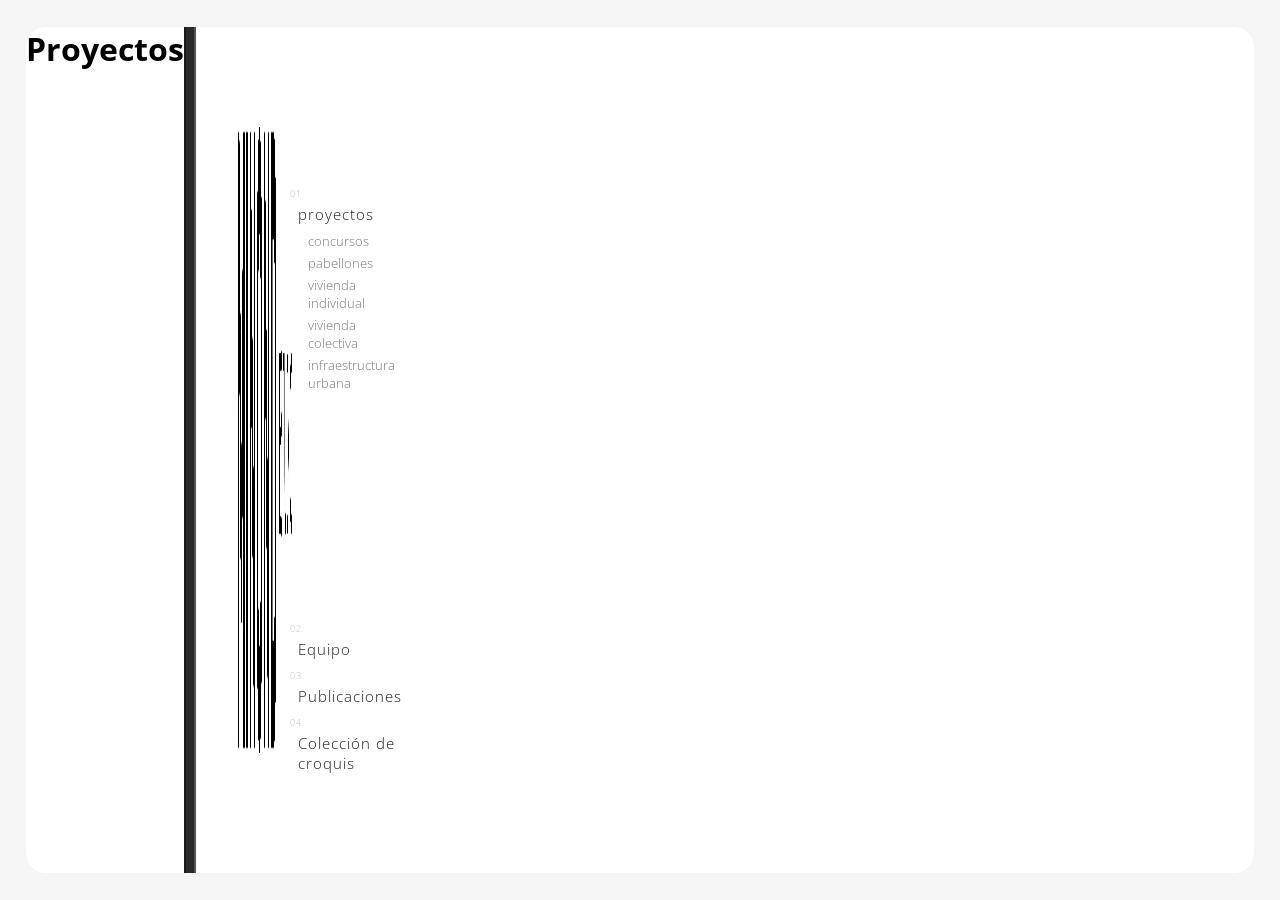
==== commit 32873837: "Update proyectos.html" ====
--- a/proyectos.html
+++ b/proyectos.html
@@ -12,7 +12,7 @@
 </head>
 
 <body>
-
+<body class="projects-page">
 <div class="notebook-container">
 
   <div class="left-header">
@@ -35,12 +35,18 @@
 
     <!-- ARRIBA -->
     <div class="menu-top">
-      <div class="menu-block destacado">
-        <span class="numero">01.</span>
-        <a href="#" class="texto">Proyectos</a>
-      </div>
+      <div class="menu-block">
+  <span class="numero">01</span>
+  <span class="texto">proyectos</span>
+  <div class="submenu">
+    <a href="#" class="submenu-item">concursos</a>
+    <a href="#" class="submenu-item">pabellones</a>
+    <a href="#" class="submenu-item">vivienda individual</a>
+    <a href="#" class="submenu-item">vivienda colectiva</a>
+    <a href="#" class="submenu-item">infraestructura urbana</a>
+  </div>
     </div>
-
+</div>
     <!-- ABAJO -->
     <div class="menu-bottom">
       <div class="menu-block">
@@ -59,6 +65,8 @@
       </div>
     </div>
 
+
+    
   </nav>
 
 </aside>
--- a/css/style.css
+++ b/css/style.css
@@ -100,34 +100,37 @@
   width: 12.5%;
   padding: 100px 40px 80px 40px;
   display: flex;
+   height: 100vh
   flex-direction: column;
-  height: 100%;    
 }
 
-/* BLOQUES */
 .sidebar nav {
   display: flex;
   flex-direction: column;
-  height: 100%;
+  flex: 1;
 }
 
-/* arriba */
-.menu-top {
-  margin-top: 50px;
+.projects-page .logo-small {
+  width: 60px;
+  height: auto;
+  margin-bottom: 40px;
 }
 
-/* abajo */
+.menu-top {
+  margin-top: 60px;
+}
+
 .menu-bottom {
   margin-top: auto;
   padding-bottom: 10px;
 }
 
-/* items */
 .menu-block {
   display: flex;
   flex-direction: column;
   margin-bottom: 10px;
 }
+
 .numero {
   font-size: 9px;
   color: #999;
@@ -156,6 +159,27 @@
 
 .menu-block:hover .numero {
   opacity: 1;
-  font-weight: 500
+  font-weight: 500;
   transform: translateX(-2px);
 }
+
+.submenu {
+  display: flex;
+  flex-direction: column;
+  margin-top: 8px;
+  margin-left: 12px;
+  gap: 4px;
+}
+
+.submenu-item {
+  font-size: 13px;
+  font-weight: 300;
+  color: #777;
+  text-decoration: none;
+  transition: all 0.2s ease;
+}
+
+.submenu-item:hover {
+  color: #1a1a1a;
+  transform: translateX(3px);
+}
